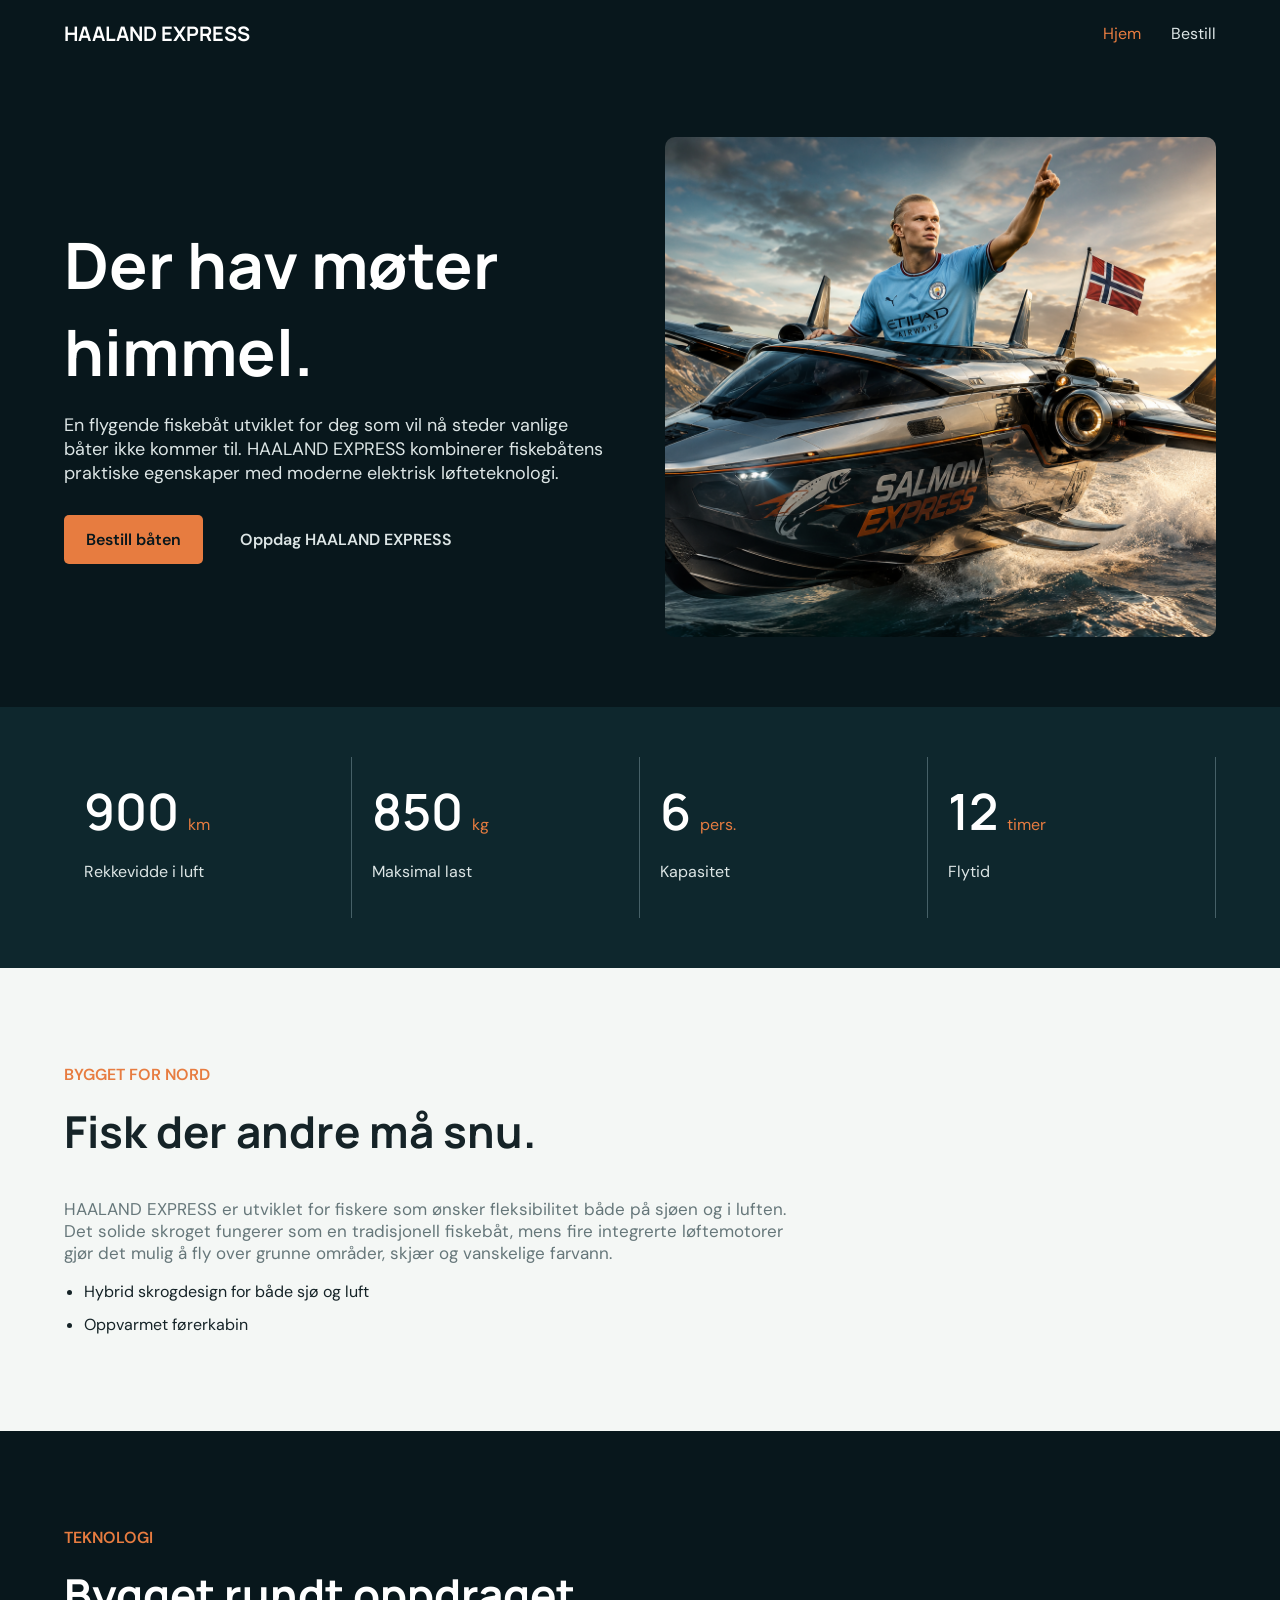
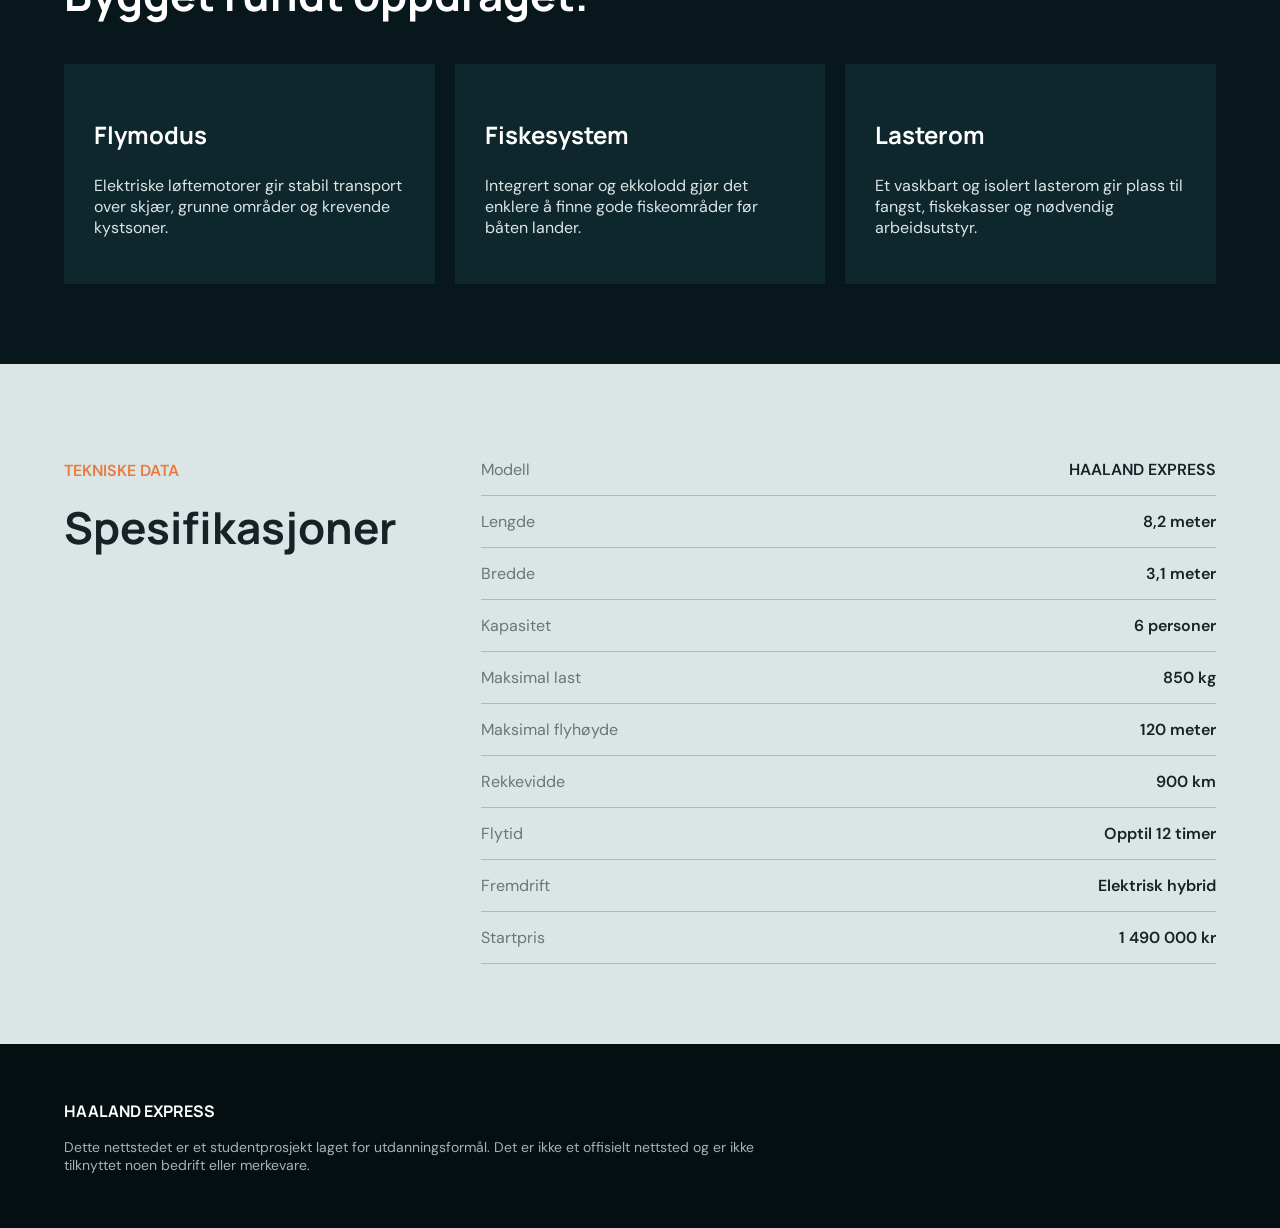
==== index.html @ 4f31dbff "Fixed typo" ====
<!doctype html>
<html lang="no">
  <head>
    <meta charset="UTF-8" />
    <meta name="viewport" content="width=device-width, initial-scale=1.0" />

    <meta
      name="description"
      content="HAALAND EXPRESS er en futuristisk flygende fiskebåt utviklet for nordiske forhold."
    />

    <title>HAALAND EXPRESS</title>

    <link rel="stylesheet" href="css/styles.css" />
  </head>

  <body>
    <header class="site-header">
      <div class="site-header__container">
        <a class="site-header__logo" href="index.html">HAALAND EXPRESS</a>
        <nav class="navigation" aria-label="Hovedmeny">
          <ul class="navigation__list">
            <li class="navigation__item">
              <a
                class="navigation__link navigation__link--active"
                href="index.html"
              >
                Hjem
              </a>
            </li>
            <li class="navigation__item">
              <a class="navigation__link" href="order.html">Bestill</a>
            </li>
          </ul>
        </nav>
      </div>
    </header>

    <main>
      <section class="hero">
        <div class="hero__container">
          <div class="hero__content">
            <h1 class="hero__title">Der hav møter himmel.</h1>
            <p class="hero__description">
              En flygende fiskebåt utviklet for deg som vil nå steder vanlige
              båter ikke kommer til. HAALAND EXPRESS kombinerer fiskebåtens
              praktiske egenskaper med moderne elektrisk løfteteknologi.
            </p>

            <div class="hero__actions">
              <a class="button button--primary" href="order.html">
                Bestill båten
              </a>

              <a class="button button--text" href="#boat-details">
                Oppdag HAALAND EXPRESS
              </a>
            </div>
          </div>

          <div>
            <img
              class="hero__image"
              src="public/assets/images/boat.png"
              alt="HAALAND EXPRESS flygende fiskebåt over en norsk fjord"
            />

            <div class="hero__image-label">
              <span>Elektrisk hybrid</span>
              <span>Luft. Sjø. Fangst.</span>
            </div>
          </div>
        </div>
      </section>

      <section class="performance">
        <div class="performance__container">
          <article class="performance__item">
            <div class="performance__number">
              <span class="performance__value">900</span>
              <span class="performance__unit">km</span>
            </div>
            <p class="performance__label">Rekkevidde i luft</p>
          </article>
          <article class="performance__item">
            <div class="performance__number">
              <span class="performance__value">850</span>
              <span class="performance__unit">kg</span>
            </div>
            <p class="performance__label">Maksimal last</p>
          </article>
          <article class="performance__item">
            <div class="performance__number">
              <span class="performance__value">6</span>
              <span class="performance__unit">pers.</span>
            </div>
            <p class="performance__label">Kapasitet</p>
          </article>
          <article class="performance__item">
            <div class="performance__number">
              <span class="performance__value">12</span>
              <span class="performance__unit">timer</span>
            </div>
            <p class="performance__label">Flytid</p>
          </article>
        </div>
      </section>

      <section class="boat-details" id="boat-details">
        <div class="boat-details__container">
          <div class="boat-details__content">
            <p class="section-heading__eyebrow">Bygget for nord</p>

            <h2 class="section-heading__title">Fisk der andre må snu.</h2>

            <p class="boat-details__description">
              HAALAND EXPRESS er utviklet for fiskere som ønsker fleksibilitet
              både på sjøen og i luften. Det solide skroget fungerer som en
              tradisjonell fiskebåt, mens fire integrerte løftemotorer gjør det
              mulig å fly over grunne områder, skjær og vanskelige farvann.
            </p>

            <ul class="boat-details__list">
              <li class="boat-details__item">
                Hybrid skrogdesign for både sjø og luft
              </li>

              <li class="boat-details__item">Oppvarmet førerkabin</li>
            </ul>
          </div>
        </div>
      </section>

      <section class="technology">
        <div class="technology__container">
          <div class="technology__heading">
            <p class="section-heading__eyebrow">Teknologi</p>
            <h2 class="section-heading__title">Bygget rundt oppdraget.</h2>
          </div>

          <div class="technology__grid">
            <article class="technology__card">
              <h3 class="technology__title">Flymodus</h3>

              <p class="technology__description">
                Elektriske løftemotorer gir stabil transport over skjær, grunne
                områder og krevende kystsoner.
              </p>
            </article>

            <article class="technology__card">
              <h3 class="technology__title">Fiskesystem</h3>

              <p class="technology__description">
                Integrert sonar og ekkolodd gjør det enklere å finne gode
                fiskeområder før båten lander.
              </p>
            </article>

            <article class="technology__card">
              <h3 class="technology__title">Lasterom</h3>

              <p class="technology__description">
                Et vaskbart og isolert lasterom gir plass til fangst,
                fiskekasser og nødvendig arbeidsutstyr.
              </p>
            </article>
          </div>
        </div>
      </section>

      <section class="specifications" id="specifications">
        <div class="specifications__container">
          <div class="specifications__heading">
            <p class="section-heading__eyebrow">Tekniske data</p>
            <h2 class="section-heading__title">Spesifikasjoner</h2>
          </div>

          <ul class="specifications__list">
            <li class="specifications__item">
              <span class="specifications__label">Modell</span>
              <span class="specifications__value">HAALAND EXPRESS</span>
            </li>

            <li class="specifications__item">
              <span class="specifications__label">Lengde</span>
              <span class="specifications__value">8,2 meter</span>
            </li>

            <li class="specifications__item">
              <span class="specifications__label">Bredde</span>
              <span class="specifications__value">3,1 meter</span>
            </li>

            <li class="specifications__item">
              <span class="specifications__label">Kapasitet</span>
              <span class="specifications__value">6 personer</span>
            </li>

            <li class="specifications__item">
              <span class="specifications__label">Maksimal last</span>
              <span class="specifications__value">850 kg</span>
            </li>

            <li class="specifications__item">
              <span class="specifications__label">Maksimal flyhøyde</span>
              <span class="specifications__value">120 meter</span>
            </li>

            <li class="specifications__item">
              <span class="specifications__label">Rekkevidde</span>
              <span class="specifications__value">900 km</span>
            </li>

            <li class="specifications__item">
              <span class="specifications__label">Flytid</span>
              <span class="specifications__value">Opptil 12 timer</span>
            </li>

            <li class="specifications__item">
              <span class="specifications__label">Fremdrift</span>
              <span class="specifications__value">Elektrisk hybrid</span>
            </li>

            <li class="specifications__item">
              <span class="specifications__label">Startpris</span>
              <span class="specifications__value">1 490 000 kr</span>
            </li>
          </ul>
        </div>
      </section>
    </main>

    <footer class="site-footer">
      <div class="site-footer__container">
        <p class="site-footer__title">HAALAND EXPRESS</p>

        <p class="site-footer__disclaimer">
          Dette nettstedet er et studentprosjekt laget for utdanningsformål. Det
          er ikke et offisielt nettsted og er ikke tilknyttet noen bedrift eller
          merkevare.
        </p>
      </div>
    </footer>
  </body>
</html>
---- css/styles.css ----
@import url("https://fonts.googleapis.com/css2?family=DM+Sans:wght@400;500;600&family=Manrope:wght@500;600;700&display=swap");

:root {
  --color-dark: #08171c;
  --color-dark-blue: #0e272d;
  --color-light: #f4f7f5;
  --color-gray: #dce5e5;
  --color-orange: #e77c40;
  --color-white: #ffffff;
  --color-text: #152327;
  --color-text-light: #66777a;
  --font-heading: "Manrope", sans-serif;
  --font-body: "DM Sans", sans-serif;
}

body {
  margin: 0;
  font-family: var(--font-body);
  color: var(--color-text);
  background-color: var(--color-light);
}

img {
  max-width: 100%;
  display: block;
}

a {
  text-decoration: none;
}

.site-header {
  background-color: var(--color-dark);
  padding: 20px 0;
}

.site-header__container {
  width: 90%;
  max-width: 1200px;
  margin: auto;
  display: flex;
  justify-content: space-between;
  align-items: center;
}

.site-header__logo {
  color: var(--color-white);
  font-family: var(--font-heading);
  font-size: 20px;
  font-weight: 700;
}

.navigation__list {
  display: flex;
  gap: 30px;
  margin: 0;
  list-style: none;
}

.navigation__link {
  color: var(--color-gray);
}

.navigation__link:hover {
  color: var(--color-orange);
}

.navigation__link--active {
  color: var(--color-orange);
}

.hero {
  background-color: var(--color-dark);
  color: var(--color-white);
  padding: 70px 0;
}

.hero__container {
  width: 90%;
  max-width: 1200px;
  margin: auto;
  display: grid;
  grid-template-columns: 1fr 1fr;
  gap: 50px;
  align-items: center;
}

.hero__eyebrow {
  color: var(--color-orange);
  font-weight: 600;
}

.hero__title {
  font-family: var(--font-heading);
  font-size: 64px;
  margin: 10px 0;
}

.hero__description {
  color: var(--color-gray);
  font-size: 18px;
  margin-bottom: 30px;
}

.hero__actions {
  display: flex;
  gap: 15px;
}

.hero__image {
  width: 100%;
  height: 500px;
  object-fit: cover;
  border-radius: 10px;
}

.hero__image-label {
  display: none;
}

.button {
  display: flex;
  align-items: center;
  padding: 14px 22px;
  border-radius: 5px;
  font-weight: 600;
  border: none;
}

.button--primary {
  background-color: var(--color-orange);
  color: var(--color-dark);
}

.button--primary:hover {
  background-color: #c96531;
  color: var(--color-white);
}

.button--secondary {
  border: 1px solid var(--color-dark);
  color: var(--color-dark);
}

.button--secondary:hover {
  background-color: var(--color-dark);
  color: var(--color-white);
}

.button--text {
  color: var(--color-gray);
}

.performance {
  background-color: var(--color-dark-blue);
  color: var(--color-white);
  padding: 50px 0;
}

.performance__container {
  width: 90%;
  max-width: 1200px;
  margin: auto;
  display: grid;
  grid-template-columns: repeat(4, 1fr);
}

.performance__item {
  padding: 20px;
  border-right: 1px solid #466067;
}

.performance__value {
  font-family: var(--font-heading);
  font-size: 50px;
  font-weight: 600;
}

.performance__unit {
  color: var(--color-orange);
  margin-left: 5px;
}

.performance__label {
  color: var(--color-gray);
}

.boat-details {
  padding: 80px 0;
}

.boat-details__container {
  width: 90%;
  max-width: 1200px;
  margin: auto;
  display: grid;
  grid-template-columns: 2fr 1fr;
  gap: 60px;
}

.section-heading__eyebrow {
  color: var(--color-orange);
  font-weight: 600;
  text-transform: uppercase;
}

.section-heading__title {
  font-family: var(--font-heading);
  font-size: 44px;
  margin-top: 10px;
}

.boat-details__description {
  color: var(--color-text-light);
  font-size: 17px;
}

.boat-details__list {
  padding-left: 20px;
}

.boat-details__item {
  margin-bottom: 12px;
}


.technology {
  background-color: var(--color-dark);
  color: var(--color-white);
  padding: 80px 0;
}

.technology__container {
  width: 90%;
  max-width: 1200px;
  margin: auto;
}

.technology .section-heading__title {
  color: var(--color-white);
}

.technology__grid {
  display: grid;
  grid-template-columns: repeat(3, 1fr);
  gap: 20px;
  margin-top: 40px;
}

.technology__card {
  background-color: var(--color-dark-blue);
  padding: 30px;
}

.technology__title {
  font-family: var(--font-heading);
  font-size: 24px;
}

.technology__description {
  color: var(--color-gray);
}

.specifications {
  background-color: var(--color-gray);
  padding: 80px 0;
}

.specifications__container {
  width: 90%;
  max-width: 1200px;
  margin: auto;
  display: grid;
  grid-template-columns: 1fr 2fr;
  gap: 50px;
}

.specifications__list {
  margin: 0;
  padding: 0;
  list-style: none;
}

.specifications__item {
  display: flex;
  justify-content: space-between;
  padding: 15px 0;
  border-bottom: 1px solid #aebbbb;
}

.specifications__label {
  color: var(--color-text-light);
}

.specifications__value {
  font-weight: 600;
}


.site-footer__container {
  width: 90%;
  max-width: 1200px;
  margin: auto;
}

.site-footer {
  background-color: #050f12;
  color: var(--color-white);
  padding: 40px 0;
}

.site-footer__title {
  font-family: var(--font-heading);
  font-weight: 700;
}

.site-footer__disclaimer {
  color: #a4b4b6;
  font-size: 14px;
  max-width: 700px;
}
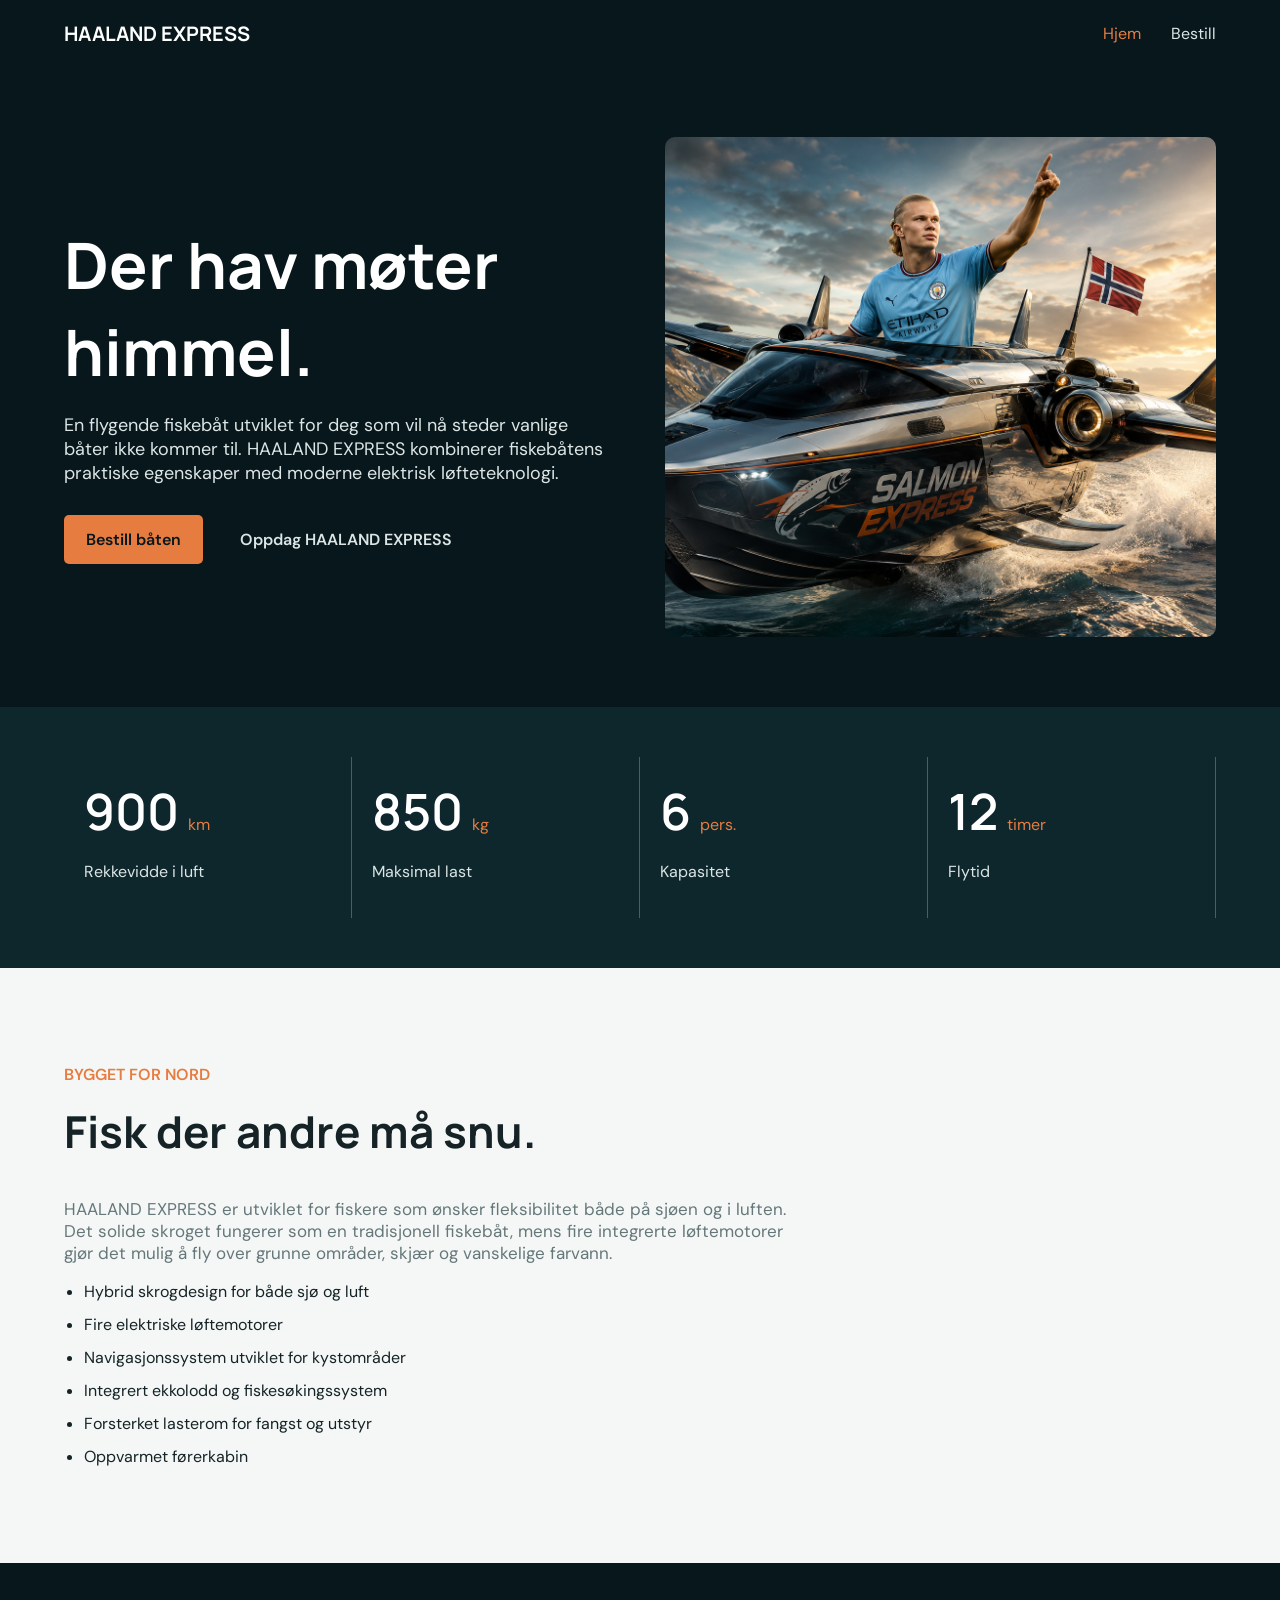
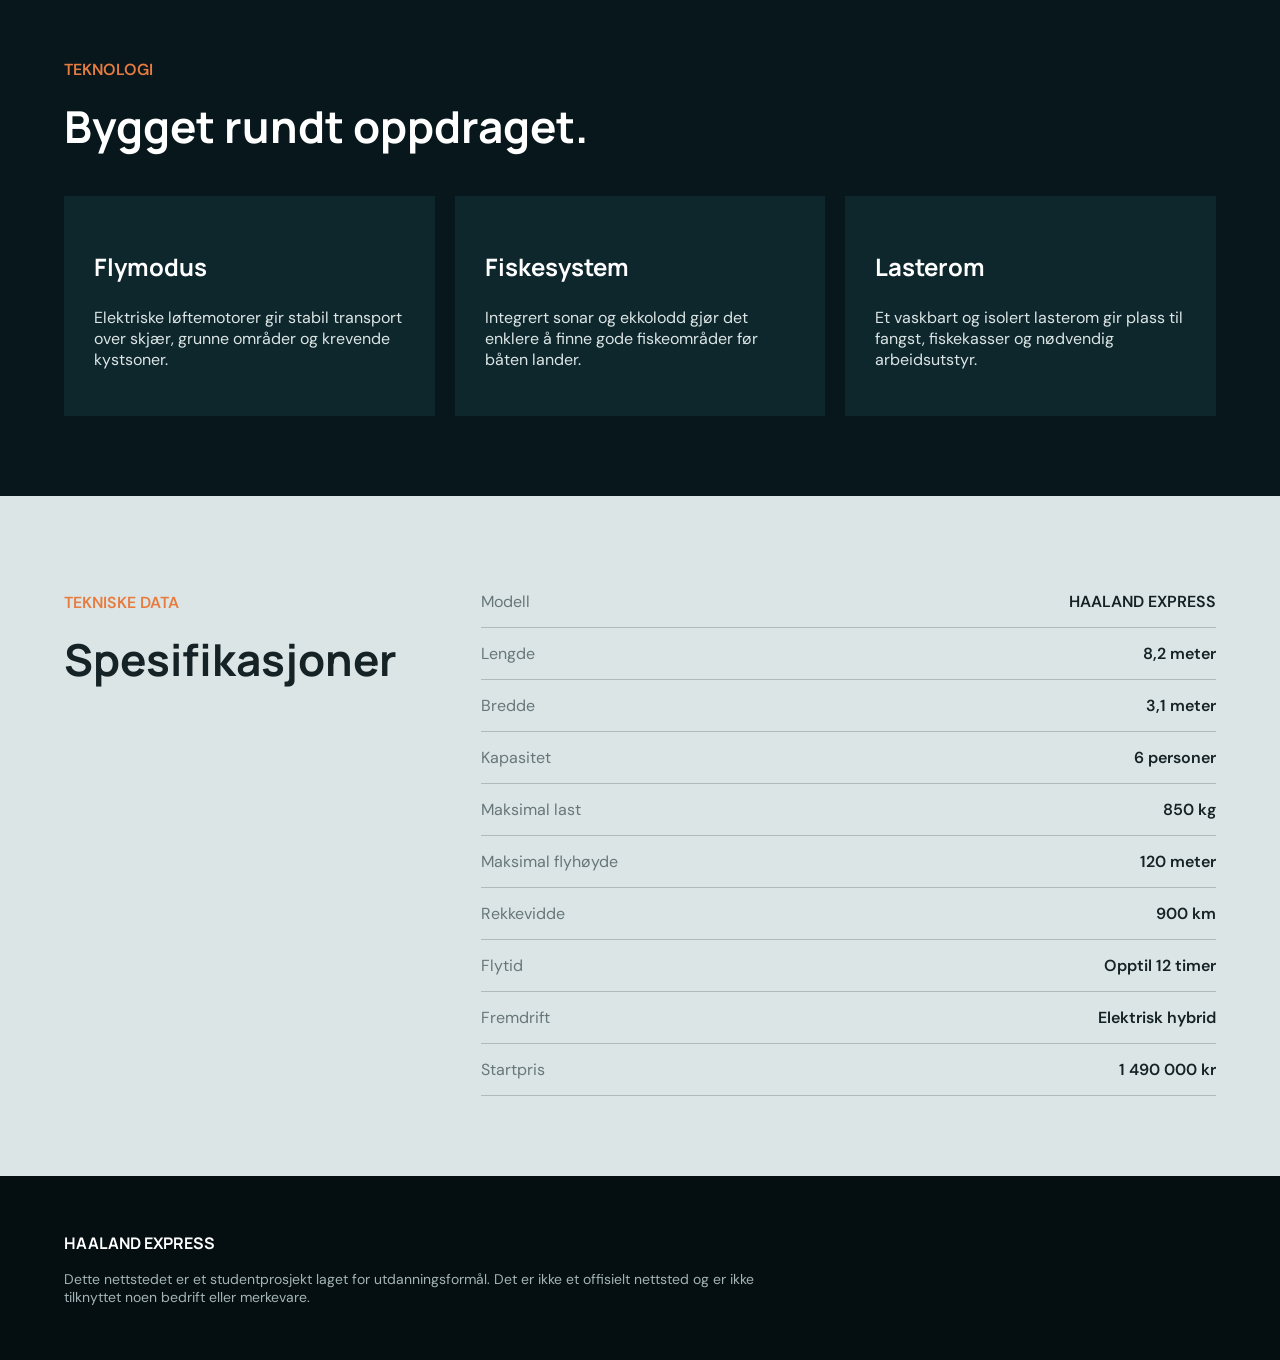
==== commit ab3c5b64: "More details about product" ====
--- a/index.html
+++ b/index.html
@@ -124,7 +124,16 @@
               <li class="boat-details__item">
                 Hybrid skrogdesign for både sjø og luft
               </li>
-
+              <li class="boat-details__item">Fire elektriske løftemotorer</li>
+              <li class="boat-details__item">
+                Navigasjonssystem utviklet for kystområder
+              </li>
+              <li class="boat-details__item">
+                Integrert ekkolodd og fiskesøkingssystem
+              </li>
+              <li class="boat-details__item">
+                Forsterket lasterom for fangst og utstyr
+              </li>
               <li class="boat-details__item">Oppvarmet førerkabin</li>
             </ul>
           </div>
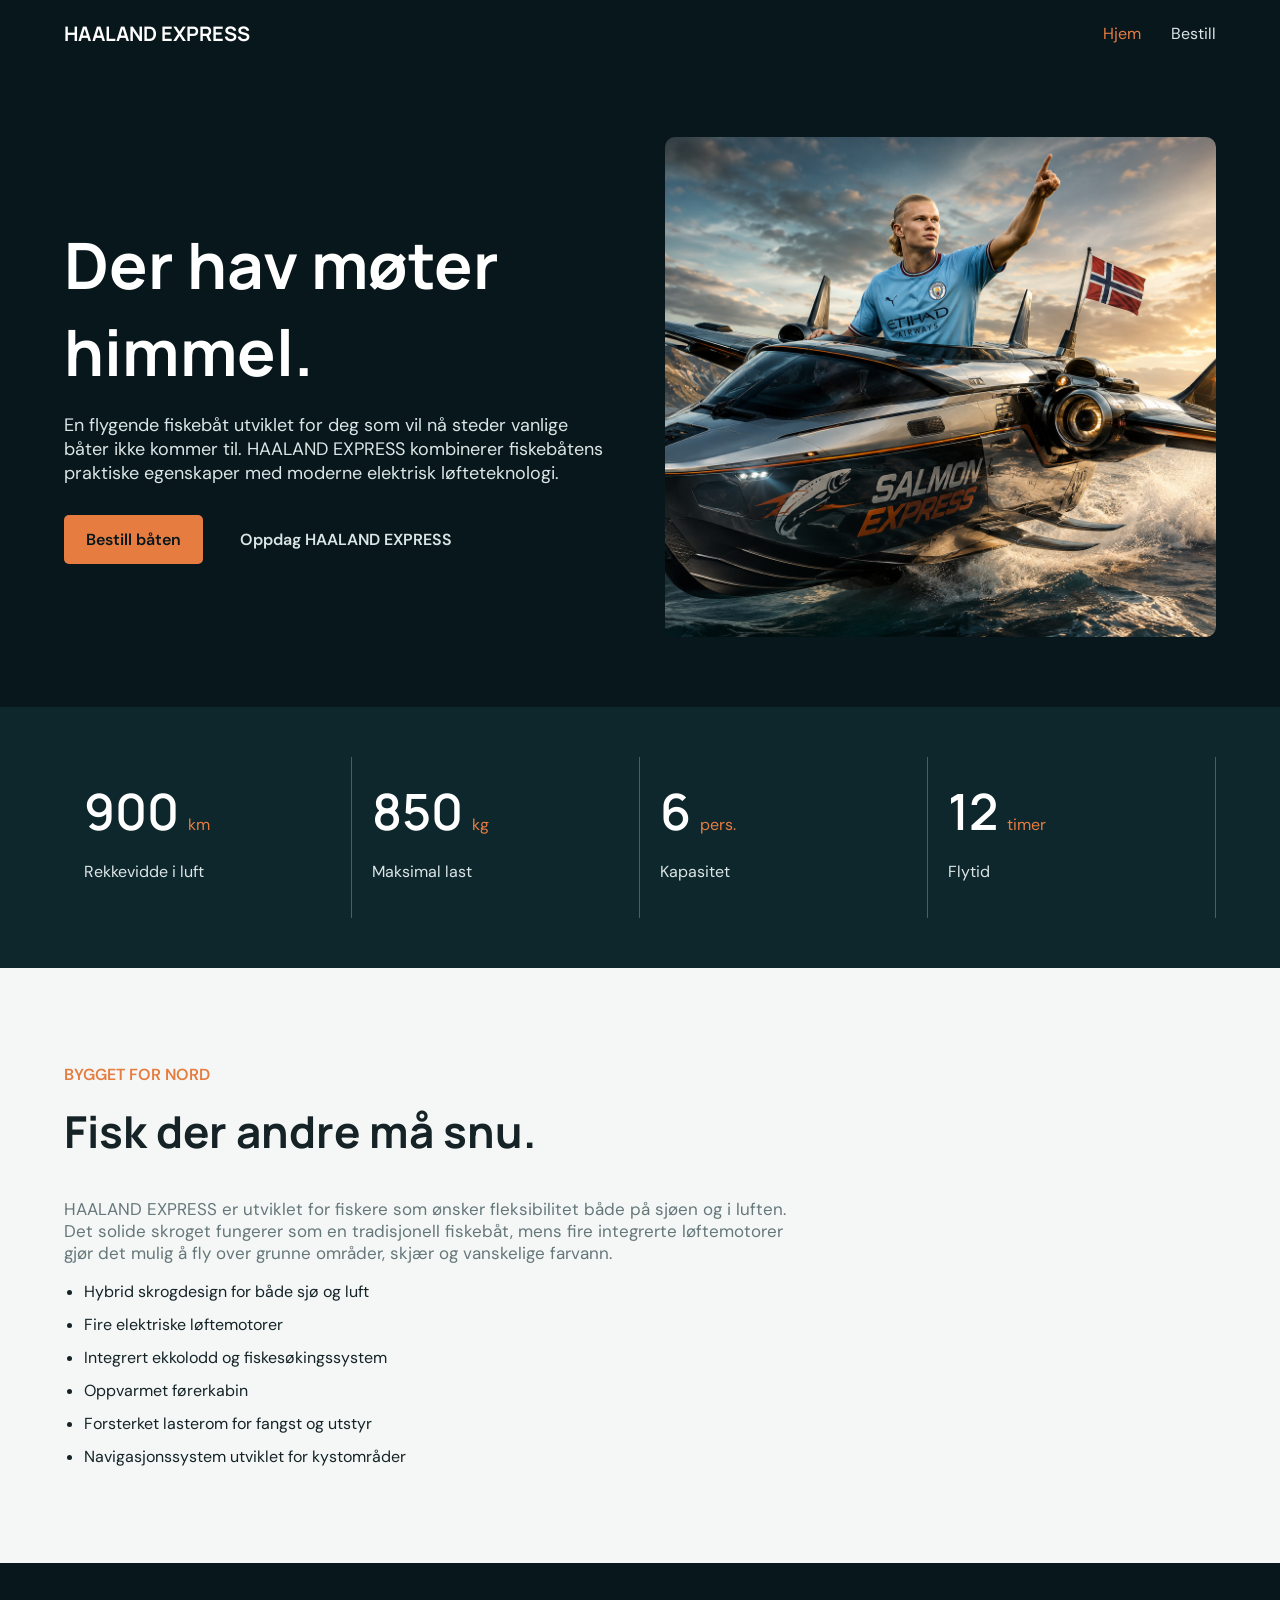
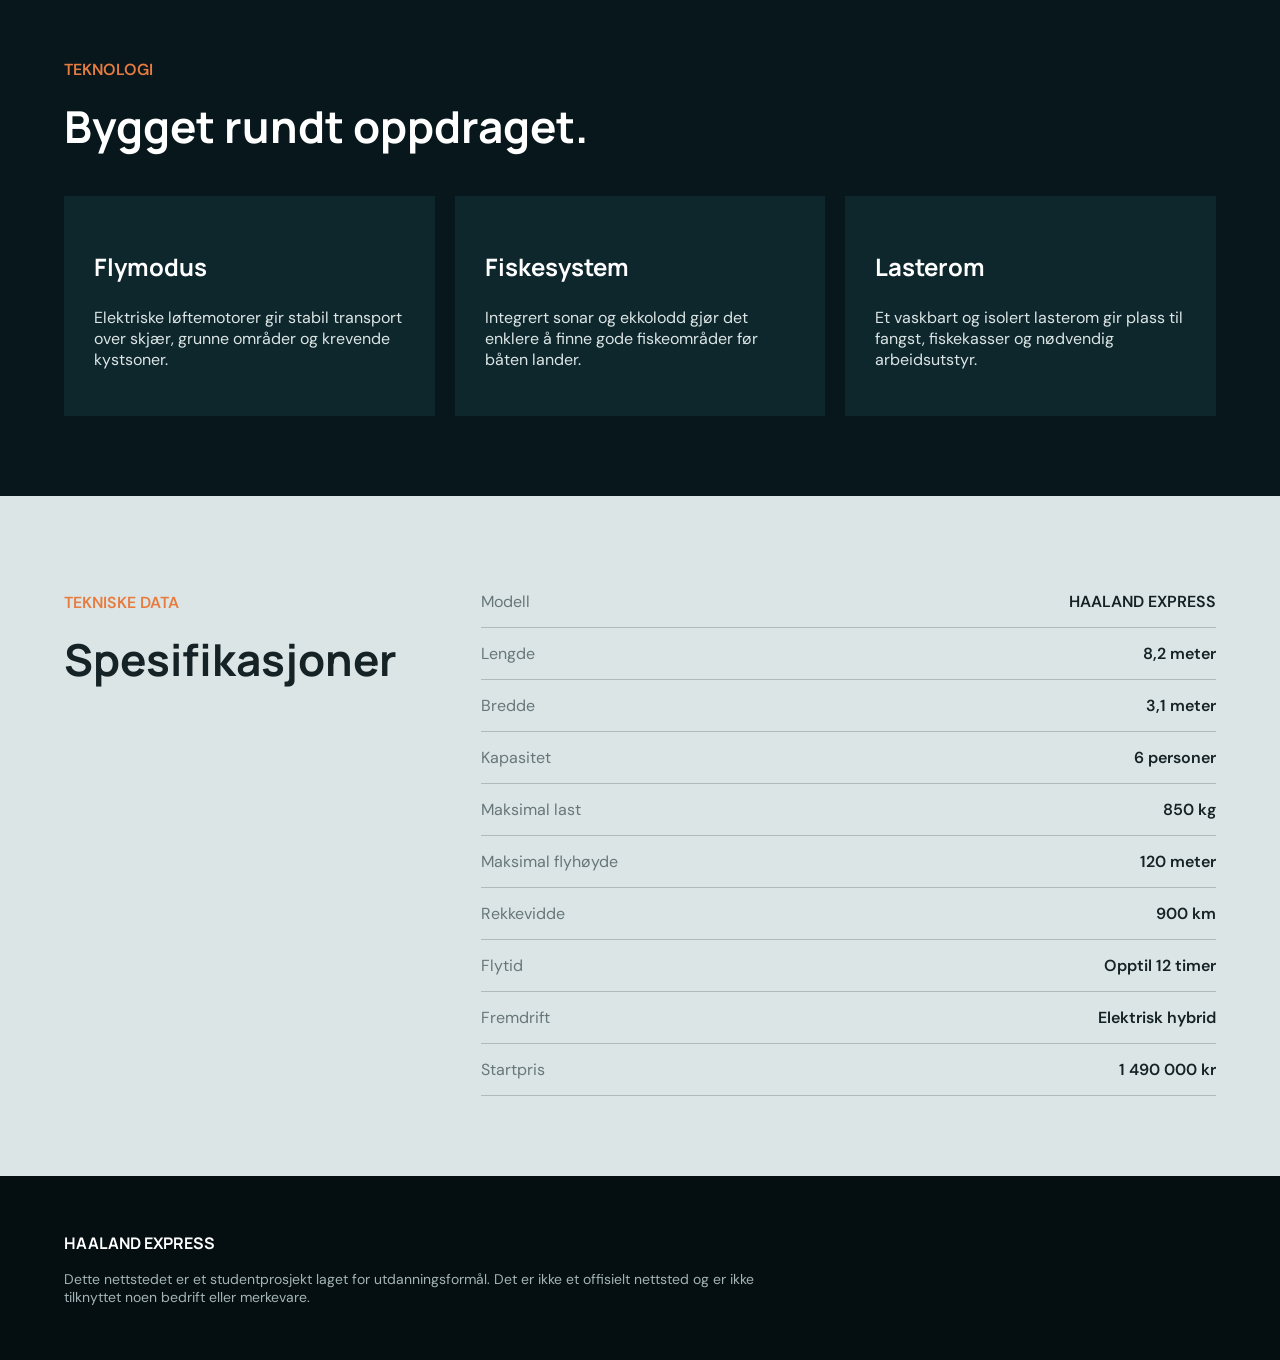
==== commit 98638ccb: "Added some space in code and changed order of details" ====
--- a/index.html
+++ b/index.html
@@ -124,17 +124,22 @@
               <li class="boat-details__item">
                 Hybrid skrogdesign for både sjø og luft
               </li>
+
               <li class="boat-details__item">Fire elektriske løftemotorer</li>
+
+              <li class="boat-details__item">
+                Integrert ekkolodd og fiskesøkingssystem
+              </li>
+
+              <li class="boat-details__item">Oppvarmet førerkabin</li>
+
+              <li class="boat-details__item">
+                Forsterket lasterom for fangst og utstyr
+              </li>
+
               <li class="boat-details__item">
                 Navigasjonssystem utviklet for kystområder
               </li>
-              <li class="boat-details__item">
-                Integrert ekkolodd og fiskesøkingssystem
-              </li>
-              <li class="boat-details__item">
-                Forsterket lasterom for fangst og utstyr
-              </li>
-              <li class="boat-details__item">Oppvarmet førerkabin</li>
             </ul>
           </div>
         </div>
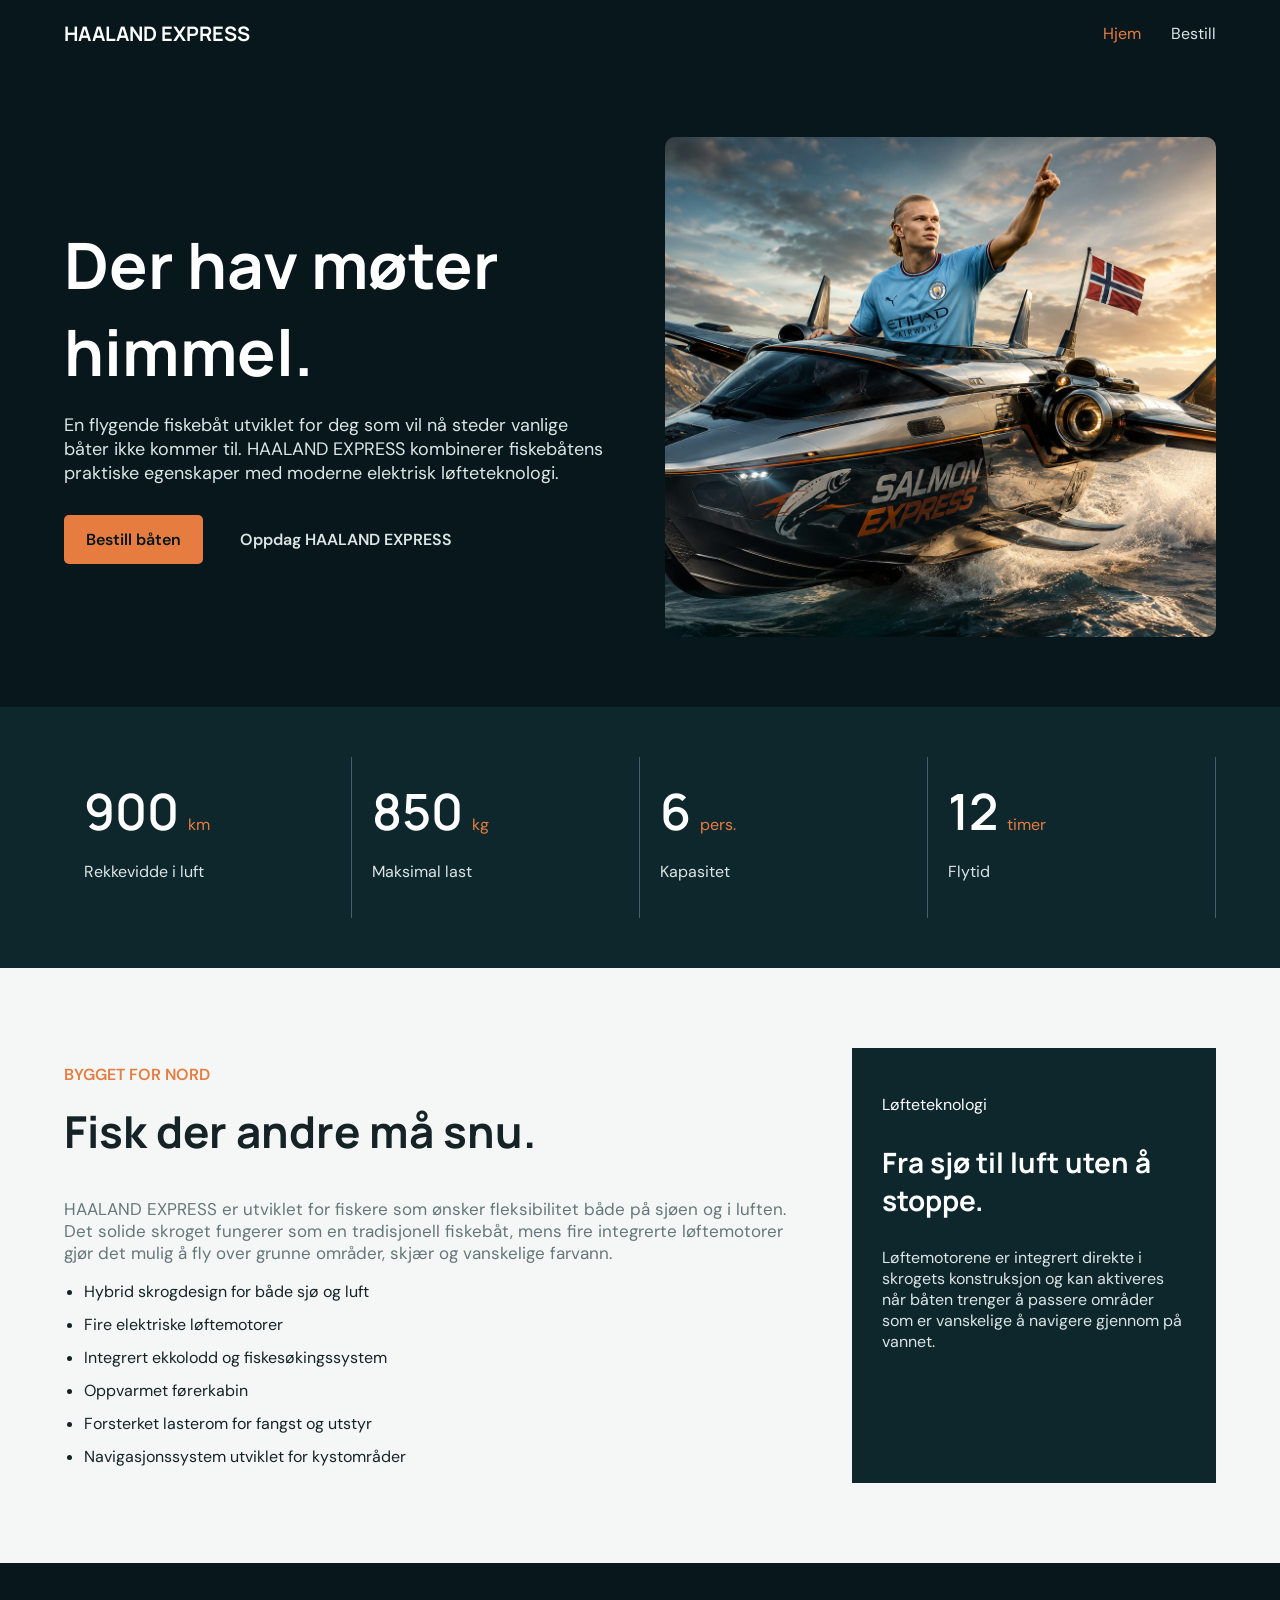
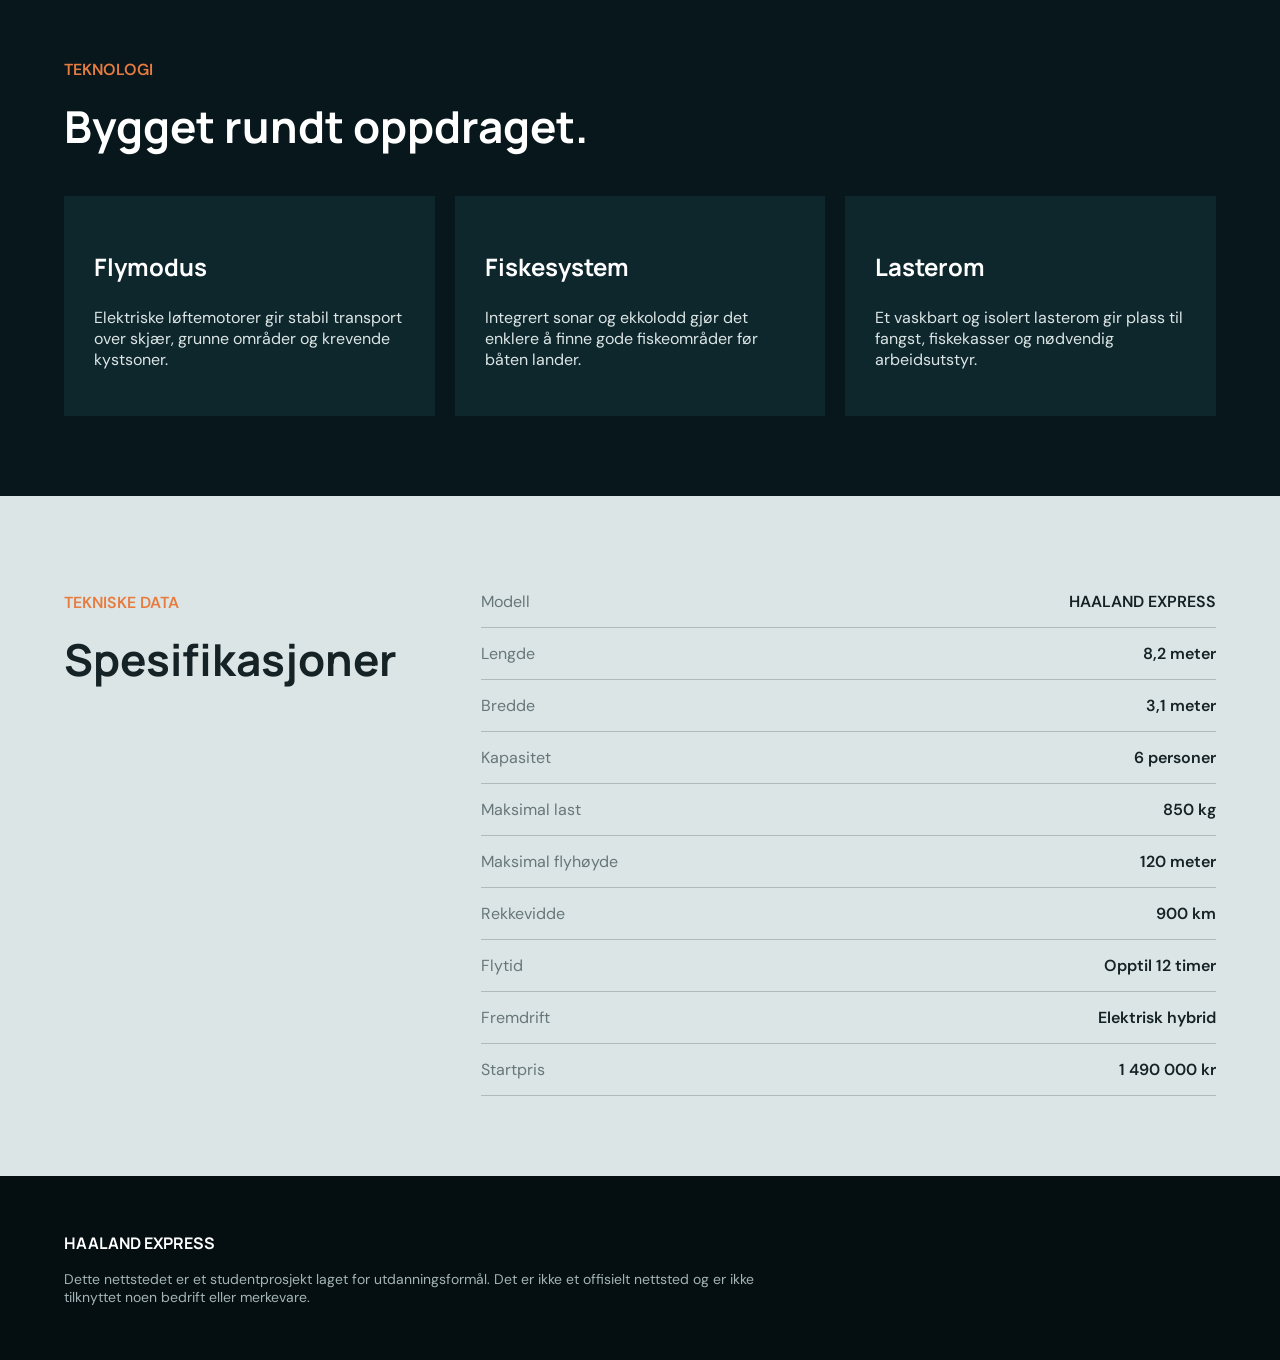
==== commit 4db401c8: "added more details and organized css file" ====
--- a/index.html
+++ b/index.html
@@ -61,7 +61,7 @@
           <div>
             <img
               class="hero__image"
-              src="public/assets/images/boat.png"
+              src="assets/images/boat.png"
               alt="HAALAND EXPRESS flygende fiskebåt over en norsk fjord"
             />
 
@@ -141,6 +141,20 @@
                 Navigasjonssystem utviklet for kystområder
               </li>
             </ul>
+          </div>
+
+          <div class="boat-details__feature">
+            <p class="boat-details__feature-label">Løfteteknologi</p>
+
+            <h3 class="boat-details__feature-title">
+              Fra sjø til luft uten å stoppe.
+            </h3>
+
+            <p class="boat-details__feature-description">
+              Løftemotorene er integrert direkte i skrogets konstruksjon og kan
+              aktiveres når båten trenger å passere områder som er vanskelige å
+              navigere gjennom på vannet.
+            </p>
           </div>
         </div>
       </section>
--- a/css/styles.css
+++ b/css/styles.css
@@ -29,6 +29,8 @@
   text-decoration: none;
 }
 
+/** Site Header Styles **/
+
 .site-header {
   background-color: var(--color-dark);
   padding: 20px 0;
@@ -50,6 +52,8 @@
   font-weight: 700;
 }
 
+/** Navigation Styles **/
+
 .navigation__list {
   display: flex;
   gap: 30px;
@@ -68,6 +72,8 @@
 .navigation__link--active {
   color: var(--color-orange);
 }
+
+/** Hero Section Styles **/
 
 .hero {
   background-color: var(--color-dark);
@@ -118,6 +124,7 @@
   display: none;
 }
 
+/** Button Styles **/
 .button {
   display: flex;
   align-items: center;
@@ -151,6 +158,22 @@
   color: var(--color-gray);
 }
 
+/** Section Heading Styles **/
+
+.section-heading__eyebrow {
+  color: var(--color-orange);
+  font-weight: 600;
+  text-transform: uppercase;
+}
+
+.section-heading__title {
+  font-family: var(--font-heading);
+  font-size: 44px;
+  margin-top: 10px;
+}
+
+/** Performance Section Styles **/
+
 .performance {
   background-color: var(--color-dark-blue);
   color: var(--color-white);
@@ -185,6 +208,8 @@
   color: var(--color-gray);
 }
 
+/** Boat Details Section Styles **/
+
 .boat-details {
   padding: 80px 0;
 }
@@ -196,18 +221,6 @@
   display: grid;
   grid-template-columns: 2fr 1fr;
   gap: 60px;
-}
-
-.section-heading__eyebrow {
-  color: var(--color-orange);
-  font-weight: 600;
-  text-transform: uppercase;
-}
-
-.section-heading__title {
-  font-family: var(--font-heading);
-  font-size: 44px;
-  margin-top: 10px;
 }
 
 .boat-details__description {
@@ -223,6 +236,22 @@
   margin-bottom: 12px;
 }
 
+.boat-details__feature {
+  background-color: var(--color-dark-blue);
+  color: var(--color-white);
+  padding: 30px;
+}
+
+.boat-details__feature-title {
+  font-family: var(--font-heading);
+  font-size: 28px;
+}
+
+.boat-details__feature-description {
+  color: var(--color-gray);
+}
+
+/** Technology Section Styles **/
 
 .technology {
   background-color: var(--color-dark);
@@ -260,6 +289,8 @@
 .technology__description {
   color: var(--color-gray);
 }
+
+/** Specifications Section Styles **/
 
 .specifications {
   background-color: var(--color-gray);
@@ -296,6 +327,7 @@
   font-weight: 600;
 }
 
+/** Footer Styles **/
 
 .site-footer__container {
   width: 90%;
